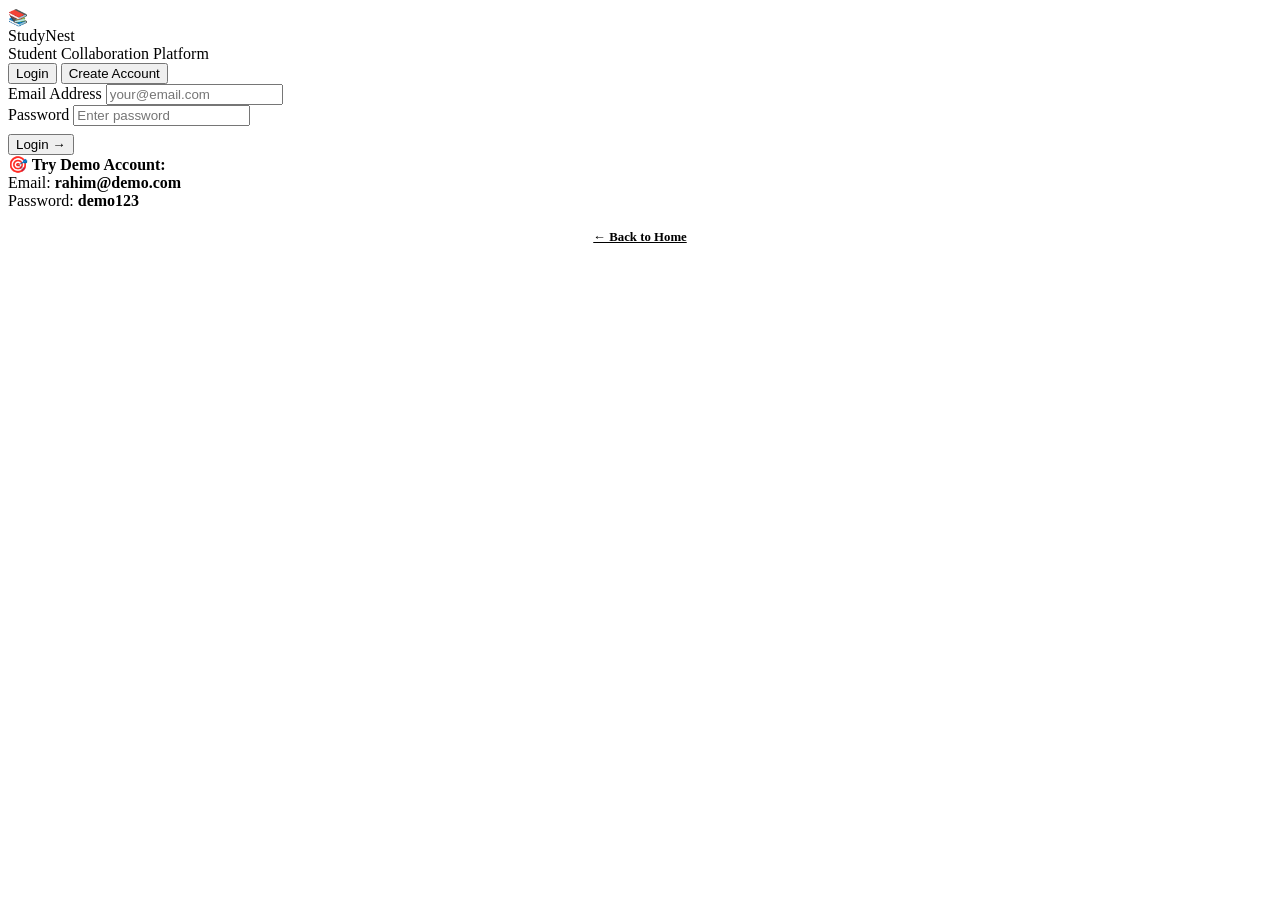
==== login.html @ 6ed73a23 "Add files via upload" ====
<!DOCTYPE html>
<html lang="en">
<head>
  <meta charset="UTF-8"/>
  <meta name="viewport" content="width=device-width, initial-scale=1.0"/>
  <title>Login — StudyNest</title>
  <link rel="stylesheet" href="css/style.css"/>
</head>
<body class="auth-page">

<div class="auth-card">
  <div class="auth-logo">
    <div class="auth-logo-icon">📚</div>
    <div class="auth-logo-text">StudyNest</div>
    <div class="auth-logo-sub">Student Collaboration Platform</div>
  </div>

  <div class="auth-tabs">
    <button class="auth-tab active" id="tab-login" onclick="switchTab('login')">Login</button>
    <button class="auth-tab" id="tab-signup" onclick="switchTab('signup')">Create Account</button>
  </div>

  <!-- LOGIN FORM -->
  <div id="form-login">
    <div class="form-group">
      <label class="form-label">Email Address</label>
      <input class="form-control" type="email" id="l-email" placeholder="your@email.com" autocomplete="email"/>
    </div>
    <div class="form-group">
      <label class="form-label">Password</label>
      <input class="form-control" type="password" id="l-pass" placeholder="Enter password" autocomplete="current-password"/>
    </div>
    <div class="form-error" id="l-err"></div>
    <button class="btn btn-primary btn-full btn-lg" style="margin-top:8px" onclick="doLogin()">Login →</button>

    <div class="demo-box">
      <strong>🎯 Try Demo Account:</strong><br/>
      Email: <strong>rahim@demo.com</strong><br/>
      Password: <strong>demo123</strong>
    </div>
  </div>

  <!-- SIGNUP FORM -->
  <div id="form-signup" style="display:none">
    <div class="form-row">
      <div class="form-group">
        <label class="form-label">Full Name *</label>
        <input class="form-control" type="text" id="s-name" placeholder="Your name"/>
      </div>
      <div class="form-group">
        <label class="form-label">Class / Year</label>
        <select class="form-control" id="s-class">
          <option value="">Select class</option>
          <option>Class 6</option><option>Class 7</option><option>Class 8</option>
          <option>Class 9</option><option>Class 10</option><option>Class 11</option>
          <option>Class 12</option><option>University 1st Year</option>
          <option>University 2nd Year</option><option>University 3rd Year</option>
          <option>University 4th Year</option>
        </select>
      </div>
    </div>
    <div class="form-group">
      <label class="form-label">Institution</label>
      <input class="form-control" type="text" id="s-inst" placeholder="e.g. Dhaka College, BUET, RUET"/>
    </div>
    <div class="form-group">
      <label class="form-label">Email Address *</label>
      <input class="form-control" type="email" id="s-email" placeholder="your@email.com" autocomplete="email"/>
    </div>
    <div class="form-row">
      <div class="form-group">
        <label class="form-label">Password *</label>
        <input class="form-control" type="password" id="s-pass" placeholder="Min. 6 characters"/>
      </div>
      <div class="form-group">
        <label class="form-label">Confirm Password *</label>
        <input class="form-control" type="password" id="s-pass2" placeholder="Repeat password"/>
      </div>
    </div>
    <div class="form-error" id="s-err"></div>
    <button class="btn btn-green btn-full btn-lg" style="margin-top:8px" onclick="doSignup()">Create Account →</button>
  </div>

  <div style="text-align:center;margin-top:20px;font-size:.8rem;color:var(--text-3)">
    <a href="index.html" style="color:var(--primary);font-weight:700">← Back to Home</a>
  </div>
</div>

<div id="toast-container"></div>
<script src="js/main.js"></script>
<script src="js/auth.js"></script>
<script>
seedData();
// Redirect if already logged in
if (getCurrentUser()) location.href = getUrlParam('next') || 'index.html';

function switchTab(t) {
  document.getElementById('tab-login').classList.toggle('active', t==='login');
  document.getElementById('tab-signup').classList.toggle('active', t==='signup');
  document.getElementById('form-login').style.display = t==='login' ? 'block' : 'none';
  document.getElementById('form-signup').style.display = t==='signup' ? 'block' : 'none';
}

function showErr(id, msg) {
  const el = document.getElementById(id);
  el.textContent = msg;
  el.classList.add('show');
}
function clearErr(id) { document.getElementById(id).classList.remove('show'); }

function doLogin() {
  clearErr('l-err');
  const email = document.getElementById('l-email').value.trim();
  const pass  = document.getElementById('l-pass').value;
  if (!email || !pass) { showErr('l-err','Please fill in all fields.'); return; }
  const res = login(email, pass);
  if (!res.ok) { showErr('l-err', res.err); return; }
  toast('Welcome back, ' + res.user.name + '! 👋');
  setTimeout(() => location.href = getUrlParam('next') || 'index.html', 800);
}

function doSignup() {
  clearErr('s-err');
  const name  = document.getElementById('s-name').value.trim();
  const inst  = document.getElementById('s-inst').value.trim();
  const cls   = document.getElementById('s-class').value;
  const email = document.getElementById('s-email').value.trim();
  const pass  = document.getElementById('s-pass').value;
  const pass2 = document.getElementById('s-pass2').value;
  if (!name || !email || !pass) { showErr('s-err','Please fill in all required fields.'); return; }
  if (pass !== pass2) { showErr('s-err','Passwords do not match.'); return; }
  const res = signup(name, email, pass, inst, cls);
  if (!res.ok) { showErr('s-err', res.err); return; }
  toast('Account created! Welcome to StudyNest 🎉', 'success');
  setTimeout(() => location.href = getUrlParam('next') || 'index.html', 900);
}

// Enter key support
document.addEventListener('keydown', e => {
  if (e.key !== 'Enter') return;
  if (document.getElementById('form-login').style.display !== 'none') doLogin();
  else doSignup();
});

// Toast container init
if (!document.getElementById('toast-container')) {
  const tc = document.createElement('div');
  tc.id = 'toast-container';
  document.body.appendChild(tc);
}
</script>
</body>
</html>
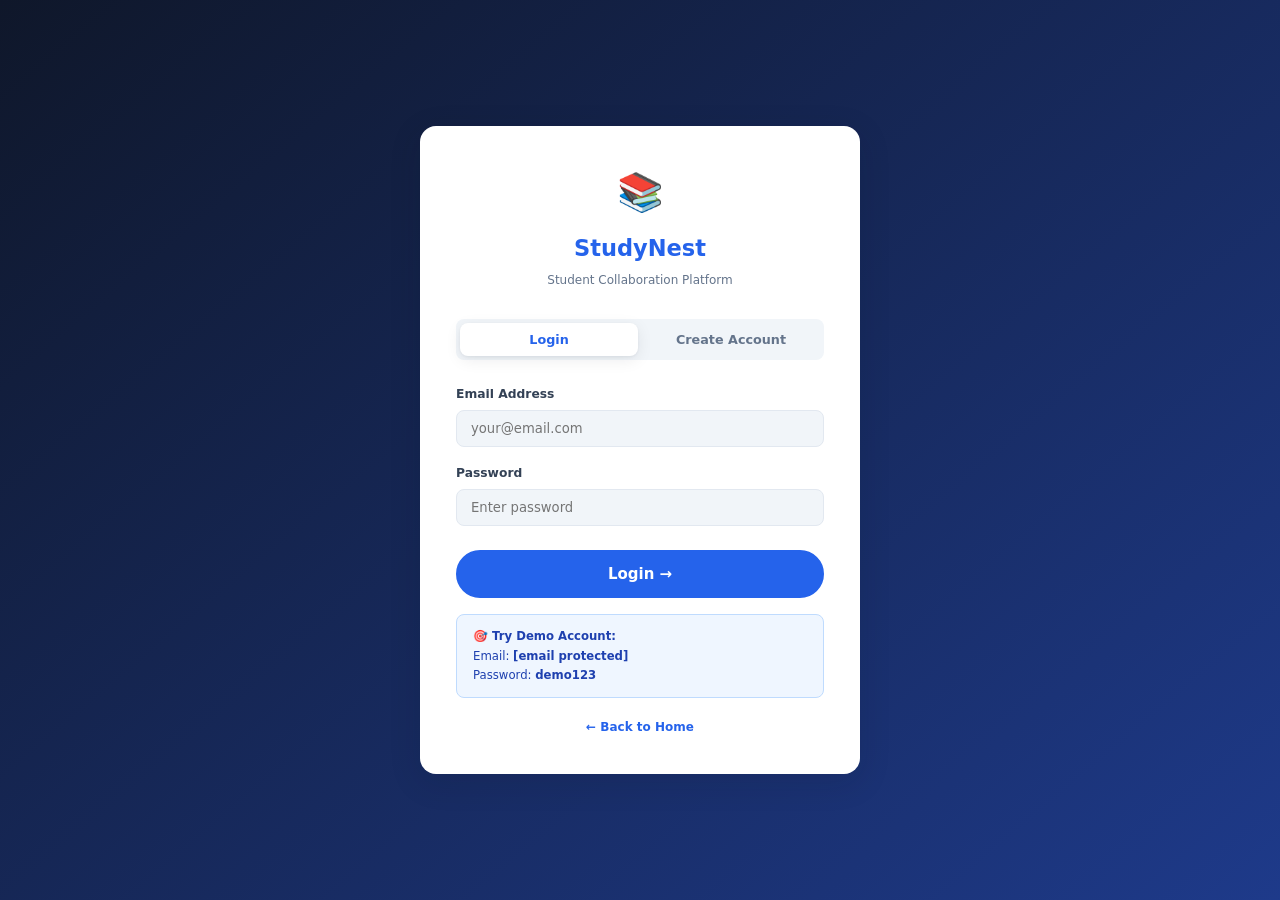
==== commit 903a5c56: "Update login.html" ====
--- a/login.html
+++ b/login.html
@@ -35,7 +35,7 @@
 
     <div class="demo-box">
       <strong>🎯 Try Demo Account:</strong><br/>
-      Email: <strong>rahim@demo.com</strong><br/>
+      Email: <strong><a href="/cdn-cgi/l/email-protection" class="__cf_email__" data-cfemail="d1a3b0b9b8bc91b5b4bcbeffb2bebc">[email&#160;protected]</a></strong><br/>
       Password: <strong>demo123</strong>
     </div>
   </div>
@@ -87,7 +87,7 @@
 </div>
 
 <div id="toast-container"></div>
-<script src="js/main.js"></script>
+<script data-cfasync="false" src="/cdn-cgi/scripts/5c5dd728/cloudflare-static/email-decode.min.js"></script><script src="js/main.js"></script>
 <script src="js/auth.js"></script>
 <script>
 seedData();
@@ -139,15 +139,4 @@
 document.addEventListener('keydown', e => {
   if (e.key !== 'Enter') return;
   if (document.getElementById('form-login').style.display !== 'none') doLogin();
-  else doSignup();
-});
-
-// Toast container init
-if (!document.getElementById('toast-container')) {
-  const tc = document.createElement('div');
-  tc.id = 'toast-container';
-  document.body.appendChild(tc);
-}
-</script>
-</body>
-</html>
+  else d
--- a/css/style.css
+++ b/css/style.css
@@ -0,0 +1,372 @@
+/* =============================================
+   StudyNest — Complete Design System
+   ============================================= */
+@import url('https://fonts.googleapis.com/css2?family=Plus+Jakarta+Sans:ital,wght@0,300;0,400;0,500;0,600;0,700;0,800;1,400&display=swap');
+
+/* ---- Tokens ---- */
+:root {
+  --primary: #2563EB;
+  --primary-dk: #1E40AF;
+  --primary-lt: #EFF6FF;
+  --primary-mid: #BFDBFE;
+  --green: #10B981;
+  --green-lt: #D1FAE5;
+  --amber: #F59E0B;
+  --amber-lt: #FEF3C7;
+  --red: #EF4444;
+  --red-lt: #FEE2E2;
+  --purple: #8B5CF6;
+  --purple-lt: #EDE9FE;
+  --bg: #F1F5F9;
+  --card: #FFFFFF;
+  --border: #E2E8F0;
+  --border-dk: #CBD5E1;
+  --text: #0F172A;
+  --text-2: #334155;
+  --text-3: #64748B;
+  --text-4: #94A3B8;
+  --nav-h: 64px;
+  --radius: 12px;
+  --radius-sm: 8px;
+  --radius-lg: 16px;
+  --shadow: 0 1px 3px rgba(15,23,42,.06), 0 4px 16px rgba(15,23,42,.08);
+  --shadow-lg: 0 8px 32px rgba(15,23,42,.14);
+  --transition: 0.18s ease;
+}
+
+/* ---- Reset ---- */
+*, *::before, *::after { box-sizing: border-box; margin: 0; padding: 0; }
+html { scroll-behavior: smooth; font-size: 15px; }
+body { font-family: 'Plus Jakarta Sans', system-ui, sans-serif; background: var(--bg); color: var(--text); line-height: 1.65; min-height: 100vh; }
+a { color: inherit; text-decoration: none; }
+img { max-width: 100%; }
+button { cursor: pointer; font-family: inherit; }
+input, textarea, select { font-family: inherit; }
+ul { list-style: none; }
+
+/* ---- Layout ---- */
+.container { max-width: 1100px; margin: 0 auto; padding: 0 20px; }
+.section { padding: 56px 0; }
+.two-col { display: grid; grid-template-columns: 1fr 1fr; gap: 40px; }
+.three-col { display: grid; grid-template-columns: 1fr 1fr 1fr; gap: 20px; }
+.section-header { display: flex; align-items: center; justify-content: space-between; margin-bottom: 20px; }
+.section-title { font-size: 1.3rem; font-weight: 700; }
+.view-all { font-size: .82rem; color: var(--primary); font-weight: 600; }
+.view-all:hover { text-decoration: underline; }
+
+/* ---- Navbar ---- */
+.navbar { height: var(--nav-h); background: var(--card); border-bottom: 1px solid var(--border); position: sticky; top: 0; z-index: 100; box-shadow: 0 1px 8px rgba(15,23,42,.06); }
+.nav-inner { height: 100%; display: flex; align-items: center; gap: 8px; max-width: 1100px; margin: 0 auto; padding: 0 20px; }
+.nav-logo { font-size: 1.2rem; font-weight: 800; color: var(--primary); margin-right: 20px; display: flex; align-items: center; gap: 6px; white-space: nowrap; }
+.nav-links { display: flex; align-items: center; gap: 2px; flex: 1; }
+.nav-link { padding: 6px 11px; border-radius: var(--radius-sm); font-size: .83rem; font-weight: 500; color: var(--text-3); transition: all var(--transition); white-space: nowrap; }
+.nav-link:hover { color: var(--primary); background: var(--primary-lt); }
+.nav-link.active { color: var(--primary); background: var(--primary-lt); font-weight: 700; }
+.nav-right { display: flex; align-items: center; gap: 10px; margin-left: auto; }
+.nav-search { display: flex; align-items: center; gap: 6px; background: var(--bg); border: 1.5px solid var(--border); border-radius: 100px; padding: 6px 14px; transition: all var(--transition); }
+.nav-search:focus-within { border-color: var(--primary); background: #fff; }
+.nav-search input { background: none; border: none; outline: none; width: 130px; font-size: .82rem; color: var(--text); }
+.nav-search-icon { color: var(--text-3); font-size: .9rem; }
+.nav-avatar { width: 36px; height: 36px; border-radius: 50%; display: flex; align-items: center; justify-content: center; font-weight: 800; font-size: .85rem; color: #fff; cursor: pointer; transition: opacity var(--transition); flex-shrink: 0; border: 2px solid rgba(255,255,255,.4); }
+.nav-avatar:hover { opacity: .85; }
+.hamburger { display: none; background: none; border: none; font-size: 1.4rem; padding: 4px; color: var(--text); }
+@media (max-width: 820px) {
+  .nav-links { display: none; position: fixed; top: var(--nav-h); left: 0; right: 0; bottom: 0; background: var(--card); flex-direction: column; align-items: stretch; gap: 4px; padding: 16px; z-index: 99; overflow-y: auto; border-top: 1px solid var(--border); }
+  .nav-links.open { display: flex; }
+  .nav-link { padding: 13px 16px; font-size: .95rem; border-radius: var(--radius-sm); }
+  .hamburger { display: block; }
+  .nav-search { display: none; }
+}
+
+/* ---- Buttons ---- */
+.btn { display: inline-flex; align-items: center; justify-content: center; gap: 6px; padding: 10px 20px; border-radius: 100px; font-size: .88rem; font-weight: 600; border: 2px solid transparent; cursor: pointer; transition: all var(--transition); text-decoration: none; white-space: nowrap; }
+.btn-primary { background: var(--primary); color: #fff; border-color: var(--primary); }
+.btn-primary:hover { background: var(--primary-dk); border-color: var(--primary-dk); }
+.btn-outline { background: transparent; color: var(--primary); border-color: var(--primary); }
+.btn-outline:hover { background: var(--primary-lt); }
+.btn-ghost { background: transparent; color: var(--text-3); border-color: var(--border); }
+.btn-ghost:hover { background: var(--bg); color: var(--text); }
+.btn-green { background: var(--green); color: #fff; border-color: var(--green); }
+.btn-green:hover { background: #059669; border-color: #059669; }
+.btn-red { background: var(--red); color: #fff; border-color: var(--red); }
+.btn-red:hover { background: #DC2626; }
+.btn-sm { padding: 6px 14px; font-size: .78rem; }
+.btn-lg { padding: 13px 28px; font-size: 1rem; }
+.btn:disabled { opacity: .5; cursor: not-allowed; pointer-events: none; }
+.btn-full { width: 100%; }
+.icon-btn { width: 36px; height: 36px; padding: 0; border-radius: var(--radius-sm); }
+
+/* ---- Cards ---- */
+.card { background: var(--card); border: 1px solid var(--border); border-radius: var(--radius); padding: 20px; box-shadow: var(--shadow); }
+.card-hover { transition: box-shadow var(--transition), transform var(--transition); }
+.card-hover:hover { box-shadow: var(--shadow-lg); transform: translateY(-2px); }
+
+/* ---- Badges ---- */
+.badge { display: inline-flex; align-items: center; padding: 3px 10px; border-radius: 100px; font-size: .72rem; font-weight: 700; white-space: nowrap; letter-spacing: .02em; }
+.badge-blue { background: var(--primary-lt); color: var(--primary); }
+.badge-green { background: var(--green-lt); color: #065F46; }
+.badge-amber { background: var(--amber-lt); color: #92400E; }
+.badge-red { background: var(--red-lt); color: #991B1B; }
+.badge-purple { background: var(--purple-lt); color: #5B21B6; }
+.badge-gray { background: var(--bg); color: var(--text-3); border: 1px solid var(--border); }
+
+/* ---- Forms ---- */
+.form-group { margin-bottom: 16px; }
+.form-label { display: block; font-size: .82rem; font-weight: 700; margin-bottom: 6px; color: var(--text-2); }
+.form-control { width: 100%; padding: 10px 14px; background: var(--bg); border: 1.5px solid var(--border); border-radius: var(--radius-sm); font-size: .88rem; color: var(--text); transition: border-color var(--transition), background var(--transition); outline: none; }
+.form-control:focus { border-color: var(--primary); background: #fff; }
+textarea.form-control { resize: vertical; min-height: 100px; }
+select.form-control { cursor: pointer; }
+.form-hint { font-size: .75rem; color: var(--text-4); margin-top: 5px; }
+.form-error { font-size: .78rem; color: var(--red); margin-top: 4px; display: none; }
+.form-error.show { display: block; }
+.form-row { display: grid; grid-template-columns: 1fr 1fr; gap: 12px; }
+@media (max-width: 480px) { .form-row { grid-template-columns: 1fr; } }
+
+/* ---- Filter Pills ---- */
+.filter-bar { display: flex; gap: 8px; flex-wrap: wrap; margin-bottom: 24px; align-items: center; }
+.filter-pill { padding: 6px 16px; border-radius: 100px; border: 1.5px solid var(--border); background: var(--card); font-size: .78rem; font-weight: 700; color: var(--text-3); cursor: pointer; transition: all var(--transition); }
+.filter-pill:hover { border-color: var(--primary); color: var(--primary); }
+.filter-pill.active { background: var(--primary); border-color: var(--primary); color: #fff; }
+
+/* ---- Avatar ---- */
+.avatar { width: 38px; height: 38px; border-radius: 50%; display: flex; align-items: center; justify-content: center; font-weight: 800; font-size: .9rem; color: #fff; flex-shrink: 0; }
+.avatar-sm { width: 28px; height: 28px; font-size: .72rem; }
+.avatar-lg { width: 72px; height: 72px; font-size: 1.8rem; }
+.avatar-xl { width: 88px; height: 88px; font-size: 2.2rem; }
+
+/* ---- Modal ---- */
+.modal-overlay { position: fixed; inset: 0; background: rgba(15,23,42,.55); backdrop-filter: blur(4px); z-index: 200; display: flex; align-items: center; justify-content: center; padding: 20px; opacity: 0; pointer-events: none; transition: opacity var(--transition); }
+.modal-overlay.open { opacity: 1; pointer-events: all; }
+.modal { background: var(--card); border-radius: var(--radius-lg); padding: 28px; max-width: 560px; width: 100%; max-height: 90vh; overflow-y: auto; box-shadow: var(--shadow-lg); transform: translateY(20px); transition: transform 0.25s ease; }
+.modal-overlay.open .modal { transform: translateY(0); }
+.modal-lg { max-width: 740px; }
+.modal-header { display: flex; align-items: center; justify-content: space-between; margin-bottom: 22px; }
+.modal-title { font-size: 1.1rem; font-weight: 800; }
+.modal-close { background: none; border: none; font-size: 1.5rem; color: var(--text-3); cursor: pointer; padding: 2px 6px; border-radius: var(--radius-sm); transition: all var(--transition); line-height: 1; }
+.modal-close:hover { background: var(--bg); color: var(--text); }
+
+/* ---- Toast ---- */
+#toast-container { position: fixed; bottom: 24px; right: 24px; z-index: 999; display: flex; flex-direction: column; gap: 10px; pointer-events: none; }
+.toast { background: var(--text); color: #fff; padding: 12px 18px; border-radius: var(--radius); font-size: .85rem; font-weight: 600; box-shadow: var(--shadow-lg); display: flex; align-items: center; gap: 10px; animation: toastIn .3s ease; max-width: 300px; pointer-events: all; }
+.toast.success { background: #065F46; }
+.toast.error { background: #991B1B; }
+.toast.warning { background: #92400E; }
+.toast.info { background: var(--primary-dk); }
+@keyframes toastIn { from { transform: translateX(110%); opacity:0; } to { transform: translateX(0); opacity:1; } }
+@keyframes toastOut { from { transform: translateX(0); opacity:1; } to { transform: translateX(110%); opacity:0; } }
+.toast.hide { animation: toastOut .3s ease forwards; }
+
+/* ---- Hero ---- */
+.hero { background: linear-gradient(140deg, #0F172A 0%, #1E3A8A 60%, #2563EB 100%); color: #fff; padding: 72px 0 60px; }
+.hero-inner { display: grid; grid-template-columns: 1fr 260px; gap: 48px; align-items: center; }
+.hero-eyebrow { display: inline-flex; align-items: center; gap: 8px; background: rgba(255,255,255,.12); border: 1px solid rgba(255,255,255,.22); border-radius: 100px; padding: 5px 14px; font-size: .75rem; font-weight: 700; letter-spacing: .04em; text-transform: uppercase; margin-bottom: 20px; }
+.hero-title { font-size: clamp(1.9rem, 4.5vw, 3rem); font-weight: 800; line-height: 1.18; margin-bottom: 16px; }
+.hero-title .accent { color: #93C5FD; }
+.hero-sub { font-size: .98rem; opacity: .85; margin-bottom: 30px; max-width: 460px; line-height: 1.7; }
+.hero-cta { display: flex; gap: 12px; flex-wrap: wrap; }
+.hero-cta .btn-primary { background: #fff; color: var(--primary); border-color: #fff; }
+.hero-cta .btn-primary:hover { background: #EFF6FF; }
+.hero-cta .btn-outline { border-color: rgba(255,255,255,.45); color: #fff; }
+.hero-cta .btn-outline:hover { background: rgba(255,255,255,.1); }
+.hero-stats { display: flex; flex-direction: column; gap: 12px; }
+.stat-card { background: rgba(255,255,255,.1); border: 1px solid rgba(255,255,255,.18); border-radius: var(--radius); padding: 18px 24px; text-align: center; }
+.stat-num { display: block; font-size: 2rem; font-weight: 800; }
+.stat-label { display: block; font-size: .72rem; opacity: .75; margin-top: 2px; text-transform: uppercase; letter-spacing: .05em; }
+@media (max-width: 760px) {
+  .hero-inner { grid-template-columns: 1fr; }
+  .hero-stats { flex-direction: row; }
+  .stat-card { flex: 1; padding: 12px 8px; }
+  .stat-num { font-size: 1.5rem; }
+}
+
+/* ---- Subject Grid ---- */
+.subjects-grid { display: grid; grid-template-columns: repeat(5, 1fr); gap: 12px; }
+.subject-card { display: flex; flex-direction: column; align-items: center; gap: 8px; padding: 18px 8px; border-radius: var(--radius); border: 1.5px solid var(--border); background: var(--card); text-align: center; transition: all var(--transition); cursor: pointer; }
+.subject-card:hover { border-color: var(--primary); transform: translateY(-3px); box-shadow: var(--shadow-lg); background: var(--primary-lt); }
+.subject-icon { font-size: 1.7rem; }
+.subject-name { font-size: .78rem; font-weight: 700; color: var(--text); }
+.subject-count { font-size: .68rem; color: var(--text-4); }
+@media (max-width: 760px) { .subjects-grid { grid-template-columns: repeat(3, 1fr); } }
+@media (max-width: 440px) { .subjects-grid { grid-template-columns: repeat(2, 1fr); } }
+
+/* ---- Mini Cards ---- */
+.mini-card { display: block; padding: 13px 15px; border-radius: var(--radius-sm); border: 1px solid var(--border); background: var(--card); margin-bottom: 8px; transition: all var(--transition); }
+.mini-card:hover { border-color: var(--primary); background: var(--primary-lt); }
+.mini-card-title { font-size: .88rem; font-weight: 700; margin-bottom: 7px; }
+.mini-card-meta { display: flex; align-items: center; gap: 8px; flex-wrap: wrap; }
+.meta-text { font-size: .72rem; color: var(--text-3); }
+
+/* ---- Leaderboard ---- */
+.leaderboard-section { background: linear-gradient(135deg, #F8FAFF, #EFF6FF); border-top: 1px solid var(--border); border-bottom: 1px solid var(--border); }
+.lb-grid { display: grid; grid-template-columns: repeat(auto-fill, minmax(220px,1fr)); gap: 12px; }
+.lb-row { display: flex; align-items: center; gap: 10px; padding: 14px; background: var(--card); border-radius: var(--radius); border: 1px solid var(--border); }
+.lb-rank { font-size: 1.4rem; width: 32px; text-align: center; flex-shrink: 0; }
+.lb-info { flex: 1; min-width: 0; }
+.lb-name { display: block; font-weight: 700; font-size: .85rem; white-space: nowrap; overflow: hidden; text-overflow: ellipsis; }
+.lb-inst { display: block; font-size: .7rem; color: var(--text-4); white-space: nowrap; overflow: hidden; text-overflow: ellipsis; }
+.lb-pts { font-weight: 800; font-size: .9rem; color: var(--primary); white-space: nowrap; }
+
+/* ---- Page Header ---- */
+.page-header { background: var(--card); border-bottom: 1px solid var(--border); padding: 28px 0; margin-bottom: 32px; }
+.page-header-inner { display: flex; align-items: flex-start; justify-content: space-between; gap: 16px; flex-wrap: wrap; }
+.page-title { font-size: 1.55rem; font-weight: 800; }
+.page-sub { color: var(--text-3); font-size: .85rem; margin-top: 4px; }
+
+/* ---- Notes ---- */
+.notes-grid { display: grid; grid-template-columns: repeat(auto-fill, minmax(300px,1fr)); gap: 16px; }
+.note-card { background: var(--card); border: 1px solid var(--border); border-radius: var(--radius); padding: 20px; transition: all var(--transition); display: flex; flex-direction: column; }
+.note-card:hover { box-shadow: var(--shadow-lg); transform: translateY(-2px); }
+.note-card-top { display: flex; align-items: flex-start; gap: 12px; margin-bottom: 12px; }
+.note-type-icon { width: 40px; height: 40px; border-radius: var(--radius-sm); display: flex; align-items: center; justify-content: center; font-size: 1.1rem; flex-shrink: 0; }
+.note-type-text { background: var(--primary-lt); }
+.note-type-link { background: var(--amber-lt); }
+.note-card-title { font-size: .95rem; font-weight: 700; flex: 1; }
+.note-card-desc { font-size: .82rem; color: var(--text-3); margin-bottom: 14px; display: -webkit-box; -webkit-line-clamp: 2; -webkit-box-orient: vertical; overflow: hidden; flex: 1; }
+.note-card-meta { font-size: .74rem; color: var(--text-3); margin-bottom: 14px; display: flex; align-items: center; gap: 8px; flex-wrap: wrap; }
+.note-card-footer { display: flex; align-items: center; justify-content: space-between; gap: 8px; }
+.note-content-box { background: var(--bg); border: 1px solid var(--border); border-radius: var(--radius-sm); padding: 16px; white-space: pre-wrap; font-size: .85rem; line-height: 1.7; max-height: 400px; overflow-y: auto; }
+
+/* ---- Questions ---- */
+.question-item { background: var(--card); border: 1px solid var(--border); border-radius: var(--radius); margin-bottom: 12px; transition: border-color var(--transition); overflow: hidden; }
+.question-item:hover { border-color: var(--primary-mid); }
+.question-item.expanded { border-color: var(--primary); border-width: 2px; }
+.question-top { display: flex; align-items: flex-start; gap: 14px; padding: 18px 20px; cursor: pointer; }
+.question-counts { display: flex; flex-direction: column; align-items: center; gap: 8px; flex-shrink: 0; }
+.q-count-box { display: flex; flex-direction: column; align-items: center; padding: 6px 10px; background: var(--bg); border-radius: var(--radius-sm); min-width: 44px; }
+.q-count-num { font-size: .95rem; font-weight: 800; }
+.q-count-label { font-size: .6rem; color: var(--text-4); text-transform: uppercase; letter-spacing: .05em; margin-top: 1px; }
+.question-body { flex: 1; min-width: 0; }
+.question-title { font-size: 1rem; font-weight: 700; margin-bottom: 6px; }
+.question-preview { font-size: .83rem; color: var(--text-3); display: -webkit-box; -webkit-line-clamp: 2; -webkit-box-orient: vertical; overflow: hidden; margin-bottom: 10px; }
+.question-meta { display: flex; align-items: center; gap: 10px; flex-wrap: wrap; font-size: .73rem; color: var(--text-3); }
+.question-tags { display: flex; gap: 5px; flex-wrap: wrap; margin-bottom: 8px; }
+.tag { display: inline-flex; align-items: center; padding: 2px 9px; border-radius: 100px; background: var(--bg); border: 1px solid var(--border); font-size: .7rem; font-weight: 600; color: var(--text-3); }
+.question-expand { padding: 0 20px 20px; border-top: 1px solid var(--border); }
+.question-full-desc { font-size: .88rem; color: var(--text-2); white-space: pre-wrap; line-height: 1.75; padding: 16px 0 20px; }
+.answers-section { }
+.answers-header { font-size: .9rem; font-weight: 700; margin-bottom: 14px; padding-top: 4px; }
+.answer-item { display: flex; gap: 12px; padding: 14px; border-radius: var(--radius-sm); margin-bottom: 10px; border: 1px solid var(--border); background: var(--bg); }
+.answer-item.best-answer { border-color: var(--green); background: #F0FDF4; }
+.ans-vote { display: flex; flex-direction: column; align-items: center; gap: 4px; flex-shrink: 0; }
+.ans-upvote { width: 32px; height: 32px; border-radius: var(--radius-sm); border: 1.5px solid var(--border); background: var(--card); font-size: .9rem; cursor: pointer; transition: all var(--transition); }
+.ans-upvote:hover { border-color: var(--primary); background: var(--primary-lt); }
+.ans-upvote.voted { background: var(--primary-lt); border-color: var(--primary); color: var(--primary); }
+.ans-vote-count { font-size: .78rem; font-weight: 800; }
+.ans-body { flex: 1; min-width: 0; }
+.ans-text { font-size: .85rem; white-space: pre-wrap; line-height: 1.7; margin-bottom: 8px; }
+.ans-meta { font-size: .72rem; color: var(--text-3); display: flex; align-items: center; gap: 8px; flex-wrap: wrap; }
+.best-mark { display: inline-flex; align-items: center; gap: 3px; background: var(--green); color: #fff; padding: 2px 8px; border-radius: 100px; font-size: .68rem; font-weight: 700; }
+.best-btn { background: none; border: 1px solid var(--border); border-radius: 100px; padding: 2px 10px; font-size: .7rem; cursor: pointer; transition: all var(--transition); }
+.best-btn:hover { border-color: var(--green); color: var(--green); background: var(--green-lt); }
+.add-answer-form { margin-top: 16px; padding-top: 16px; border-top: 1px solid var(--border); }
+.add-answer-label { font-size: .85rem; font-weight: 700; margin-bottom: 10px; }
+
+/* ---- Quiz ---- */
+.quiz-grid { display: grid; grid-template-columns: repeat(auto-fill, minmax(280px,1fr)); gap: 16px; }
+.quiz-card { background: var(--card); border: 1px solid var(--border); border-radius: var(--radius); padding: 22px; transition: all var(--transition); display: flex; flex-direction: column; }
+.quiz-card:hover { box-shadow: var(--shadow-lg); transform: translateY(-2px); }
+.quiz-emoji { font-size: 2rem; margin-bottom: 10px; }
+.quiz-title { font-size: .98rem; font-weight: 700; margin-bottom: 6px; }
+.quiz-meta { font-size: .78rem; color: var(--text-3); margin-bottom: 16px; flex: 1; }
+.quiz-player-wrap { max-width: 660px; margin: 0 auto; }
+.quiz-top-bar { display: flex; align-items: center; justify-content: space-between; margin-bottom: 24px; }
+.quiz-progress { flex: 1; height: 8px; background: var(--border); border-radius: 4px; overflow: hidden; margin: 0 16px; }
+.quiz-progress-fill { height: 100%; background: linear-gradient(90deg, var(--primary), #60A5FA); border-radius: 4px; transition: width .4s ease; }
+.quiz-q-label { font-size: .75rem; font-weight: 700; color: var(--text-3); text-transform: uppercase; letter-spacing: .06em; margin-bottom: 10px; }
+.quiz-q-text { font-size: 1.1rem; font-weight: 700; margin-bottom: 20px; line-height: 1.4; }
+.quiz-options { display: flex; flex-direction: column; gap: 10px; }
+.quiz-opt { padding: 14px 18px; border: 2px solid var(--border); border-radius: var(--radius); cursor: pointer; font-size: .88rem; font-weight: 500; transition: all var(--transition); text-align: left; background: var(--card); width: 100%; }
+.quiz-opt:hover:not(:disabled) { border-color: var(--primary); background: var(--primary-lt); }
+.quiz-opt.selected { border-color: var(--primary); background: var(--primary-lt); color: var(--primary); }
+.quiz-opt.correct { border-color: var(--green); background: var(--green-lt); color: #065F46; }
+.quiz-opt.wrong { border-color: var(--red); background: var(--red-lt); color: #991B1B; }
+.quiz-opt:disabled { cursor: not-allowed; }
+.quiz-nav-row { display: flex; align-items: center; justify-content: space-between; margin-top: 22px; }
+.quiz-timer { display: flex; align-items: center; gap: 6px; font-size: .82rem; font-weight: 700; padding: 6px 14px; background: var(--bg); border-radius: 100px; border: 1px solid var(--border); }
+.quiz-timer.danger { color: var(--red); background: var(--red-lt); border-color: var(--red-lt); }
+.result-box { text-align: center; padding: 40px 20px; }
+.result-score { font-size: 4.5rem; font-weight: 800; color: var(--primary); line-height: 1; }
+.result-denom { font-size: 1.5rem; color: var(--text-3); font-weight: 600; }
+.result-label { font-size: .9rem; color: var(--text-3); margin-top: 6px; }
+.result-msg { font-size: 1.15rem; font-weight: 700; margin: 18px 0 6px; }
+.result-review { margin-top: 28px; text-align: left; }
+.review-item { padding: 12px; border-radius: var(--radius-sm); margin-bottom: 8px; border-left: 3px solid var(--border); background: var(--bg); }
+.review-item.right { border-left-color: var(--green); }
+.review-item.wrong { border-left-color: var(--red); background: var(--red-lt); }
+.review-q { font-size: .85rem; font-weight: 700; margin-bottom: 4px; }
+.review-a { font-size: .78rem; color: var(--text-3); }
+
+/* ---- Notice ---- */
+.notice-card { background: var(--card); border: 1px solid var(--border); border-radius: var(--radius); padding: 20px; margin-bottom: 14px; display: flex; gap: 16px; align-items: flex-start; }
+.notice-icon { width: 46px; height: 46px; border-radius: var(--radius-sm); display: flex; align-items: center; justify-content: center; font-size: 1.3rem; flex-shrink: 0; }
+.notice-icon.info { background: var(--primary-lt); }
+.notice-icon.warning { background: var(--amber-lt); }
+.notice-icon.important { background: var(--red-lt); }
+.notice-title { font-size: .98rem; font-weight: 700; margin-bottom: 5px; }
+.notice-content { font-size: .83rem; color: var(--text-2); line-height: 1.65; }
+.notice-meta { font-size: .7rem; color: var(--text-4); margin-top: 8px; }
+
+/* ---- Profile ---- */
+.profile-hero-section { background: linear-gradient(135deg, #0F172A, #1E40AF); color: #fff; padding: 48px 0 80px; }
+.profile-info { display: flex; align-items: flex-end; gap: 24px; flex-wrap: wrap; }
+.profile-name-big { font-size: 1.7rem; font-weight: 800; }
+.profile-inst { opacity: .75; font-size: .88rem; margin-top: 4px; }
+.profile-stats-strip { display: flex; gap: 28px; margin-top: 18px; flex-wrap: wrap; }
+.p-stat-num { font-size: 1.6rem; font-weight: 800; }
+.p-stat-label { font-size: .7rem; opacity: .7; text-transform: uppercase; letter-spacing: .04em; }
+.profile-body-wrap { margin-top: -52px; }
+.profile-main-card { background: var(--card); border: 1px solid var(--border); border-radius: var(--radius-lg); padding: 28px; box-shadow: var(--shadow-lg); }
+.profile-tabs { display: flex; border-bottom: 2px solid var(--border); margin-bottom: 24px; gap: 2px; }
+.p-tab { padding: 10px 20px; background: none; border: none; font-size: .88rem; font-weight: 700; color: var(--text-3); cursor: pointer; border-bottom: 2px solid transparent; margin-bottom: -2px; transition: all var(--transition); border-radius: var(--radius-sm) var(--radius-sm) 0 0; }
+.p-tab:hover { color: var(--primary); }
+.p-tab.active { color: var(--primary); border-bottom-color: var(--primary); background: var(--primary-lt); }
+.edit-field { display: flex; align-items: center; gap: 8px; }
+.edit-field .form-control { flex: 1; }
+
+/* ---- Auth ---- */
+.auth-page { min-height: 100vh; display: flex; align-items: center; justify-content: center; background: linear-gradient(140deg, #0F172A 0%, #1E3A8A 100%); padding: 24px; }
+.auth-card { background: var(--card); border-radius: var(--radius-lg); padding: 36px; max-width: 440px; width: 100%; box-shadow: var(--shadow-lg); }
+.auth-logo { text-align: center; margin-bottom: 28px; }
+.auth-logo-icon { font-size: 2.5rem; margin-bottom: 6px; }
+.auth-logo-text { font-size: 1.5rem; font-weight: 800; color: var(--primary); }
+.auth-logo-sub { font-size: .8rem; color: var(--text-3); margin-top: 4px; }
+.auth-tabs { display: flex; background: var(--bg); border-radius: var(--radius-sm); padding: 4px; margin-bottom: 24px; gap: 4px; }
+.auth-tab { flex: 1; padding: 9px; text-align: center; border-radius: var(--radius-sm); font-size: .85rem; font-weight: 700; cursor: pointer; transition: all var(--transition); border: none; background: none; color: var(--text-3); }
+.auth-tab.active { background: var(--card); color: var(--primary); box-shadow: var(--shadow); }
+.demo-box { background: var(--primary-lt); border: 1px solid var(--primary-mid); border-radius: var(--radius-sm); padding: 12px 16px; margin-top: 16px; font-size: .78rem; color: var(--primary-dk); }
+.demo-box strong { font-weight: 700; }
+
+/* ---- Misc ---- */
+.empty-state { text-align: center; padding: 48px 20px; color: var(--text-4); }
+.empty-state .empty-icon { font-size: 3rem; margin-bottom: 14px; }
+.empty-state h3 { font-size: 1rem; font-weight: 700; color: var(--text-3); margin-bottom: 6px; }
+.empty-state p { font-size: .85rem; }
+.empty-state a { color: var(--primary); font-weight: 700; }
+.divider { height: 1px; background: var(--border); margin: 20px 0; }
+.spinner { width: 18px; height: 18px; border: 2.5px solid rgba(255,255,255,.3); border-top-color: #fff; border-radius: 50%; animation: spin .65s linear infinite; }
+.spinner-dark { border-color: rgba(37,99,235,.2); border-top-color: var(--primary); }
+@keyframes spin { to { transform: rotate(360deg); } }
+.scroll-top { position: fixed; bottom: 24px; left: 24px; width: 42px; height: 42px; border-radius: 50%; background: var(--primary); color: #fff; border: none; font-size: 1.1rem; cursor: pointer; box-shadow: var(--shadow-lg); opacity: 0; pointer-events: none; transition: opacity var(--transition); z-index: 50; }
+.scroll-top.show { opacity: 1; pointer-events: all; }
+.footer { background: var(--text); color: rgba(255,255,255,.5); text-align: center; padding: 18px; font-size: .78rem; }
+.text-center { text-align: center; }
+.text-muted { color: var(--text-3); }
+.mt-2 { margin-top: 8px; }
+.mt-3 { margin-top: 12px; }
+.mt-4 { margin-top: 16px; }
+.mb-4 { margin-bottom: 16px; }
+.gap-2 { gap: 8px; }
+.flex { display: flex; }
+.items-center { align-items: center; }
+
+@media (max-width: 640px) {
+  .page-header-inner { flex-direction: column; }
+  .notes-grid { grid-template-columns: 1fr; }
+  .quiz-grid { grid-template-columns: 1fr; }
+  .three-col { grid-template-columns: 1fr; }
+  .two-col { grid-template-columns: 1fr; }
+  .section { padding: 36px 0; }
+  .modal { padding: 20px; border-radius: var(--radius); }
+  .auth-card { padding: 24px; }
+}
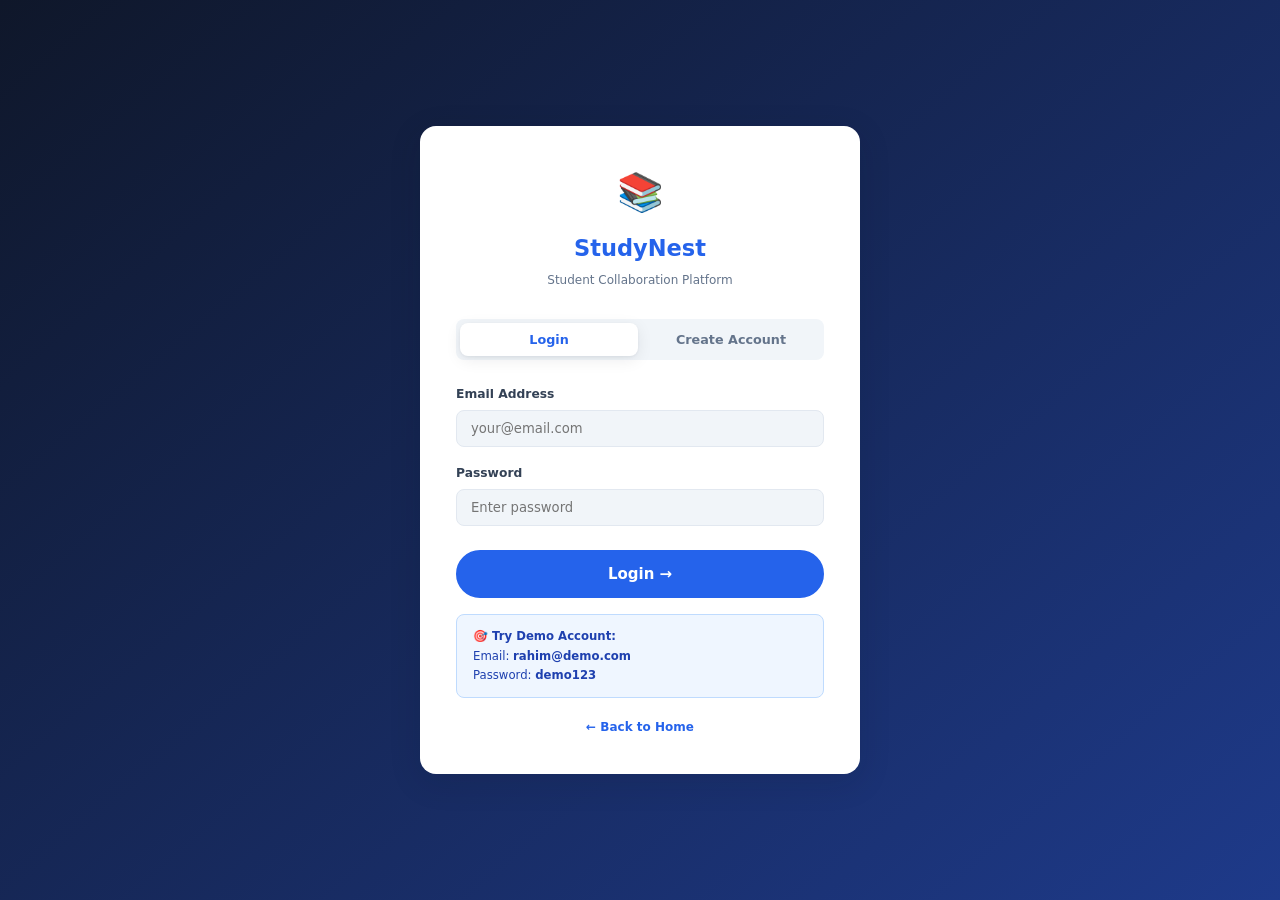
==== commit 5f21e18a: "Add files via upload" ====
--- a/login.html
+++ b/login.html
@@ -35,7 +35,7 @@
 
     <div class="demo-box">
       <strong>🎯 Try Demo Account:</strong><br/>
-      Email: <strong><a href="/cdn-cgi/l/email-protection" class="__cf_email__" data-cfemail="d1a3b0b9b8bc91b5b4bcbeffb2bebc">[email&#160;protected]</a></strong><br/>
+      Email: <strong>rahim@demo.com</strong><br/>
       Password: <strong>demo123</strong>
     </div>
   </div>
@@ -87,7 +87,7 @@
 </div>
 
 <div id="toast-container"></div>
-<script data-cfasync="false" src="/cdn-cgi/scripts/5c5dd728/cloudflare-static/email-decode.min.js"></script><script src="js/main.js"></script>
+<script src="js/main.js"></script>
 <script src="js/auth.js"></script>
 <script>
 seedData();
@@ -139,4 +139,15 @@
 document.addEventListener('keydown', e => {
   if (e.key !== 'Enter') return;
   if (document.getElementById('form-login').style.display !== 'none') doLogin();
-  else d
+  else doSignup();
+});
+
+// Toast container init
+if (!document.getElementById('toast-container')) {
+  const tc = document.createElement('div');
+  tc.id = 'toast-container';
+  document.body.appendChild(tc);
+}
+</script>
+</body>
+</html>
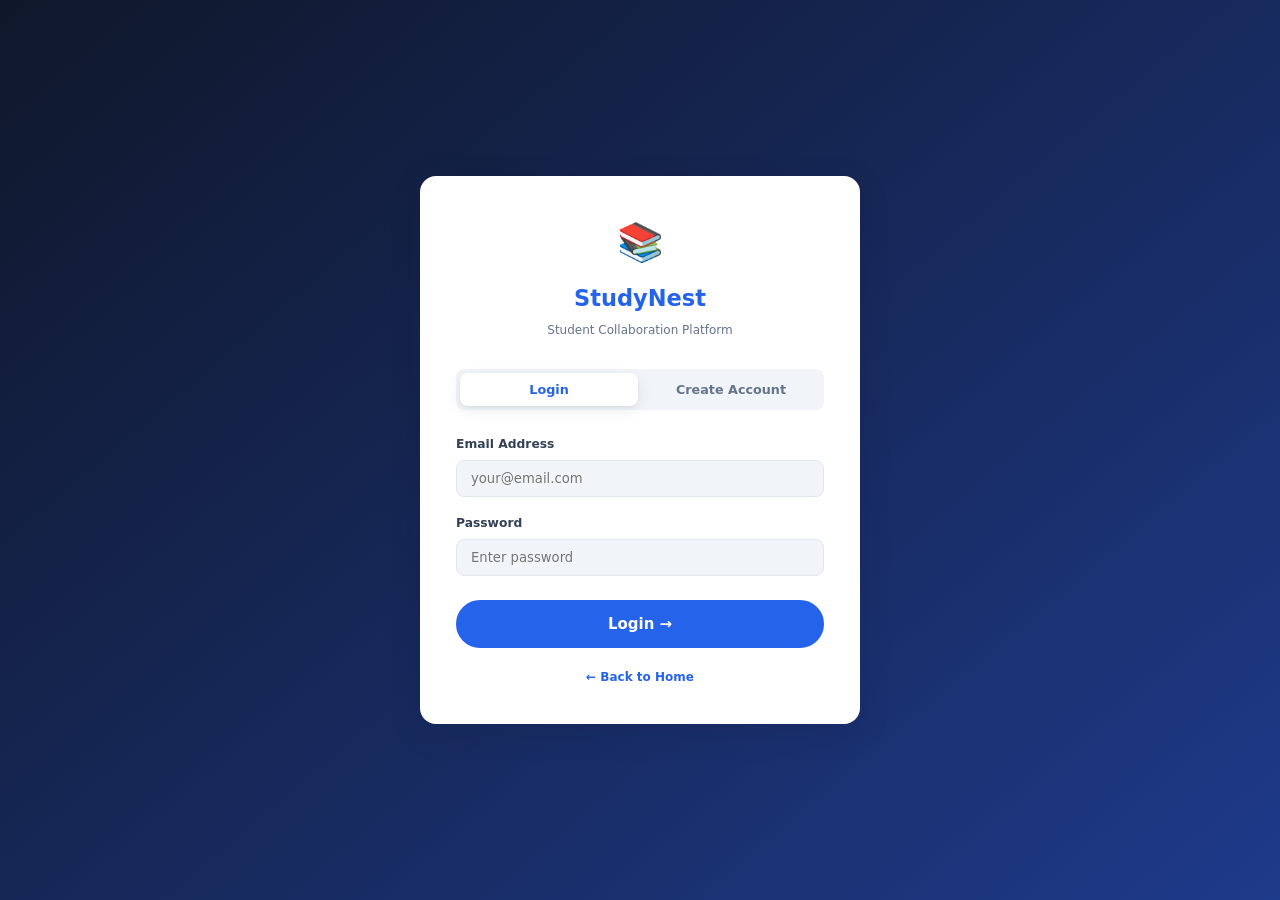
==== commit 955220fe: "Update login.html" ====
--- a/login.html
+++ b/login.html
@@ -20,7 +20,7 @@
     <button class="auth-tab" id="tab-signup" onclick="switchTab('signup')">Create Account</button>
   </div>
 
-  <!-- LOGIN FORM -->
+  <!-- LOGIN -->
   <div id="form-login">
     <div class="form-group">
       <label class="form-label">Email Address</label>
@@ -28,19 +28,13 @@
     </div>
     <div class="form-group">
       <label class="form-label">Password</label>
-      <input class="form-control" type="password" id="l-pass" placeholder="Enter password" autocomplete="current-password"/>
+      <input class="form-control" type="password" id="l-pass" placeholder="Enter password"/>
     </div>
     <div class="form-error" id="l-err"></div>
-    <button class="btn btn-primary btn-full btn-lg" style="margin-top:8px" onclick="doLogin()">Login →</button>
-
-    <div class="demo-box">
-      <strong>🎯 Try Demo Account:</strong><br/>
-      Email: <strong>rahim@demo.com</strong><br/>
-      Password: <strong>demo123</strong>
-    </div>
+    <button class="btn btn-primary btn-full btn-lg" style="margin-top:8px" id="login-btn">Login →</button>
   </div>
 
-  <!-- SIGNUP FORM -->
+  <!-- SIGNUP -->
   <div id="form-signup" style="display:none">
     <div class="form-row">
       <div class="form-group">
@@ -61,24 +55,24 @@
     </div>
     <div class="form-group">
       <label class="form-label">Institution</label>
-      <input class="form-control" type="text" id="s-inst" placeholder="e.g. Dhaka College, BUET, RUET"/>
+      <input class="form-control" type="text" id="s-inst" placeholder="e.g. Dhaka College, BUET"/>
     </div>
     <div class="form-group">
       <label class="form-label">Email Address *</label>
-      <input class="form-control" type="email" id="s-email" placeholder="your@email.com" autocomplete="email"/>
+      <input class="form-control" type="email" id="s-email" placeholder="your@email.com"/>
     </div>
     <div class="form-row">
       <div class="form-group">
         <label class="form-label">Password *</label>
-        <input class="form-control" type="password" id="s-pass" placeholder="Min. 6 characters"/>
+        <input class="form-control" type="password" id="s-pass" placeholder="Min. 6 chars"/>
       </div>
       <div class="form-group">
-        <label class="form-label">Confirm Password *</label>
-        <input class="form-control" type="password" id="s-pass2" placeholder="Repeat password"/>
+        <label class="form-label">Confirm *</label>
+        <input class="form-control" type="password" id="s-pass2" placeholder="Repeat"/>
       </div>
     </div>
     <div class="form-error" id="s-err"></div>
-    <button class="btn btn-green btn-full btn-lg" style="margin-top:8px" onclick="doSignup()">Create Account →</button>
+    <button class="btn btn-green btn-full btn-lg" style="margin-top:8px" id="signup-btn">Create Account →</button>
   </div>
 
   <div style="text-align:center;margin-top:20px;font-size:.8rem;color:var(--text-3)">
@@ -87,39 +81,53 @@
 </div>
 
 <div id="toast-container"></div>
-<script src="js/main.js"></script>
-<script src="js/auth.js"></script>
-<script>
-seedData();
-// Redirect if already logged in
-if (getCurrentUser()) location.href = getUrlParam('next') || 'index.html';
+
+<script type="module">
+import { fbLogin, fbSignup, onAuthChange } from './Js/firebase.js';
+import { toast, getUrlParam } from './Js/main.js';
+
+// If already logged in → redirect
+onAuthChange(user => {
+  if (user) location.href = getUrlParam('next') || 'index.html';
+});
 
 function switchTab(t) {
   document.getElementById('tab-login').classList.toggle('active', t==='login');
   document.getElementById('tab-signup').classList.toggle('active', t==='signup');
-  document.getElementById('form-login').style.display = t==='login' ? 'block' : 'none';
+  document.getElementById('form-login').style.display  = t==='login'  ? 'block' : 'none';
   document.getElementById('form-signup').style.display = t==='signup' ? 'block' : 'none';
 }
+window.switchTab = switchTab;
 
 function showErr(id, msg) {
   const el = document.getElementById(id);
-  el.textContent = msg;
-  el.classList.add('show');
+  el.textContent = msg; el.classList.add('show');
 }
 function clearErr(id) { document.getElementById(id).classList.remove('show'); }
 
-function doLogin() {
+// LOGIN
+document.getElementById('login-btn').addEventListener('click', async () => {
   clearErr('l-err');
   const email = document.getElementById('l-email').value.trim();
   const pass  = document.getElementById('l-pass').value;
   if (!email || !pass) { showErr('l-err','Please fill in all fields.'); return; }
-  const res = login(email, pass);
-  if (!res.ok) { showErr('l-err', res.err); return; }
-  toast('Welcome back, ' + res.user.name + '! 👋');
-  setTimeout(() => location.href = getUrlParam('next') || 'index.html', 800);
-}
+  const btn = document.getElementById('login-btn');
+  btn.disabled = true; btn.textContent = 'Logging in…';
+  try {
+    await fbLogin(email, pass);
+    toast('Welcome back! 👋', 'success');
+    setTimeout(() => location.href = getUrlParam('next') || 'index.html', 800);
+  } catch(e) {
+    const msg = e.code === 'auth/invalid-credential' ? 'Invalid email or password.'
+              : e.code === 'auth/too-many-requests'  ? 'Too many attempts. Try later.'
+              : 'Login failed. Try again.';
+    showErr('l-err', msg);
+    btn.disabled = false; btn.textContent = 'Login →';
+  }
+});
 
-function doSignup() {
+// SIGNUP
+document.getElementById('signup-btn').addEventListener('click', async () => {
   clearErr('s-err');
   const name  = document.getElementById('s-name').value.trim();
   const inst  = document.getElementById('s-inst').value.trim();
@@ -127,27 +135,31 @@
   const email = document.getElementById('s-email').value.trim();
   const pass  = document.getElementById('s-pass').value;
   const pass2 = document.getElementById('s-pass2').value;
-  if (!name || !email || !pass) { showErr('s-err','Please fill in all required fields.'); return; }
-  if (pass !== pass2) { showErr('s-err','Passwords do not match.'); return; }
-  const res = signup(name, email, pass, inst, cls);
-  if (!res.ok) { showErr('s-err', res.err); return; }
-  toast('Account created! Welcome to StudyNest 🎉', 'success');
-  setTimeout(() => location.href = getUrlParam('next') || 'index.html', 900);
-}
+  if (!name || !email || !pass) { showErr('s-err','Fill in all required fields.'); return; }
+  if (pass !== pass2)           { showErr('s-err','Passwords do not match.'); return; }
+  if (pass.length < 6)          { showErr('s-err','Password must be at least 6 characters.'); return; }
+  const btn = document.getElementById('signup-btn');
+  btn.disabled = true; btn.textContent = 'Creating account…';
+  try {
+    await fbSignup(name, email, pass, inst, cls);
+    toast('Account created! Welcome to StudyNest 🎉', 'success');
+    setTimeout(() => location.href = getUrlParam('next') || 'index.html', 900);
+  } catch(e) {
+    const msg = e.code === 'auth/email-already-in-use' ? 'Email is already registered.'
+              : e.code === 'auth/weak-password'        ? 'Password is too weak.'
+              : 'Signup failed. Try again.';
+    showErr('s-err', msg);
+    btn.disabled = false; btn.textContent = 'Create Account →';
+  }
+});
 
-// Enter key support
+// Enter key
 document.addEventListener('keydown', e => {
   if (e.key !== 'Enter') return;
-  if (document.getElementById('form-login').style.display !== 'none') doLogin();
-  else doSignup();
+  if (document.getElementById('form-login').style.display !== 'none')
+    document.getElementById('login-btn').click();
+  else document.getElementById('signup-btn').click();
 });
-
-// Toast container init
-if (!document.getElementById('toast-container')) {
-  const tc = document.createElement('div');
-  tc.id = 'toast-container';
-  document.body.appendChild(tc);
-}
 </script>
 </body>
 </html>
